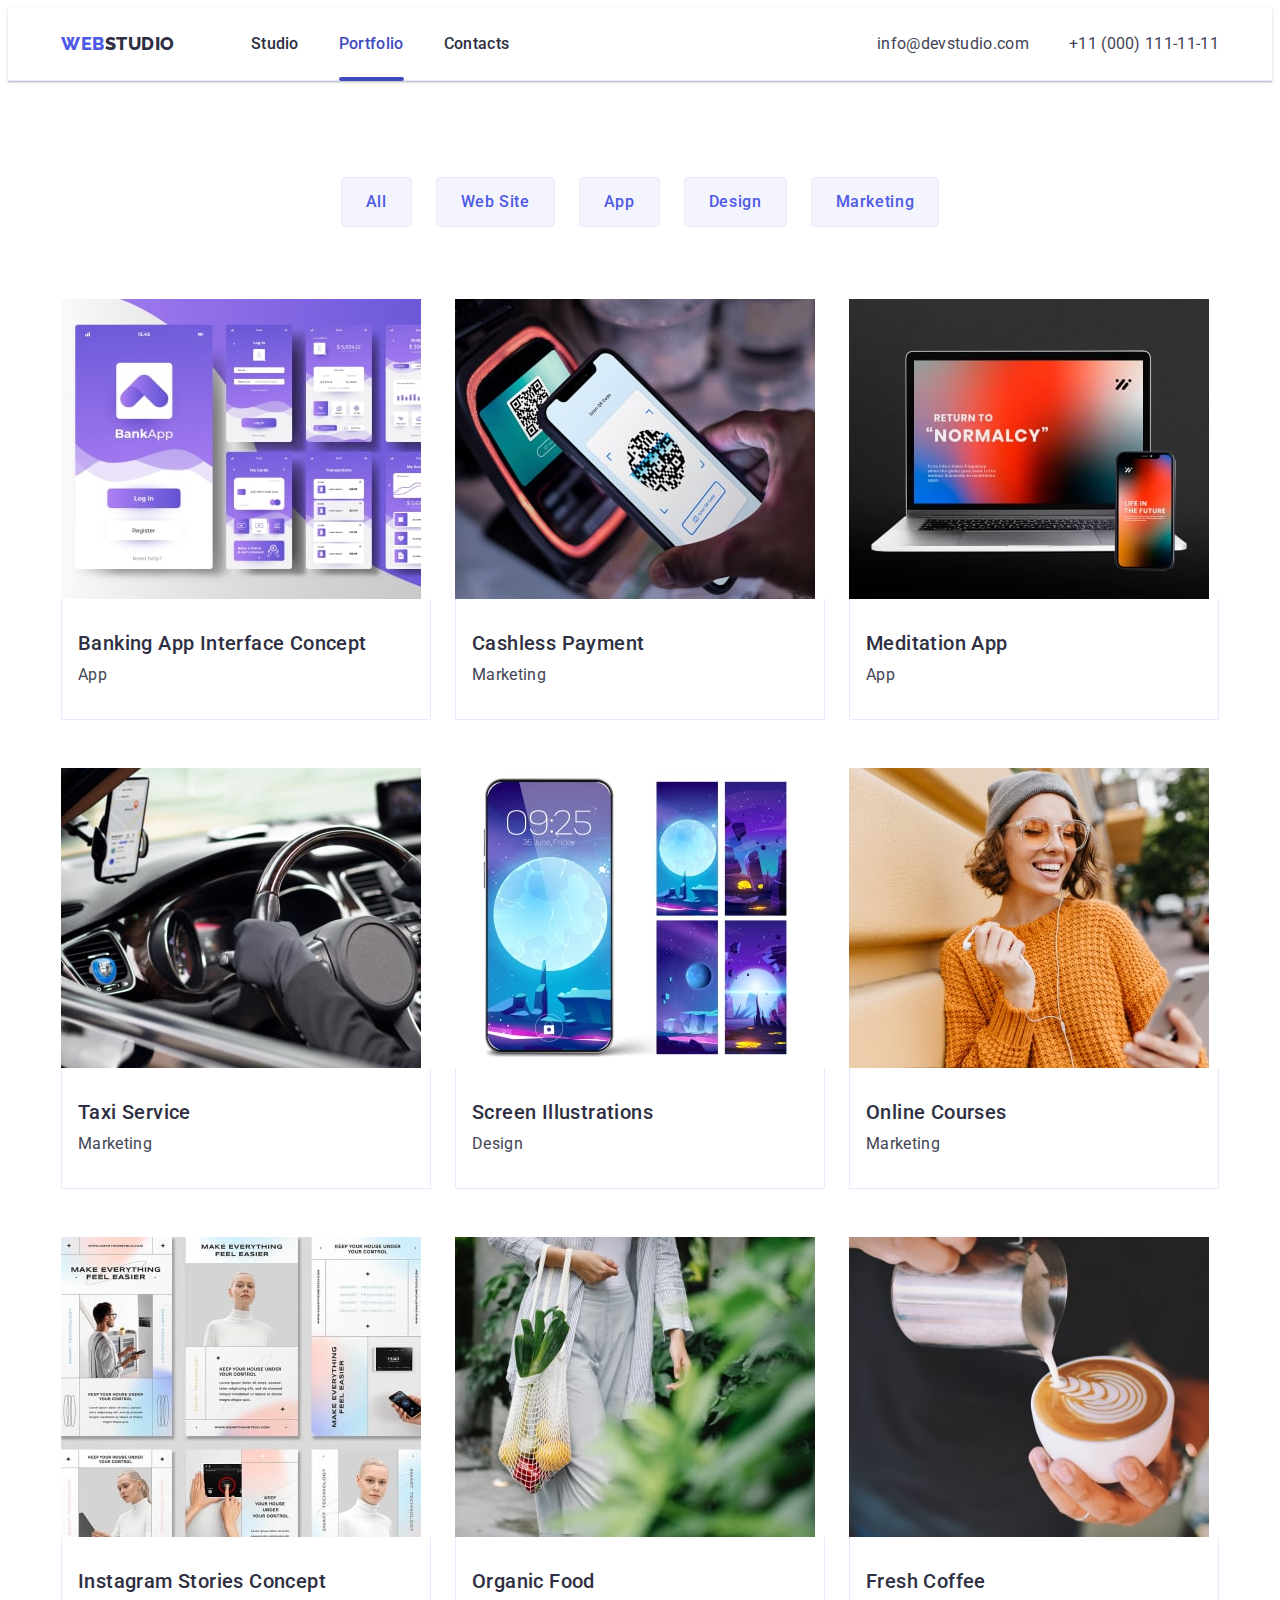
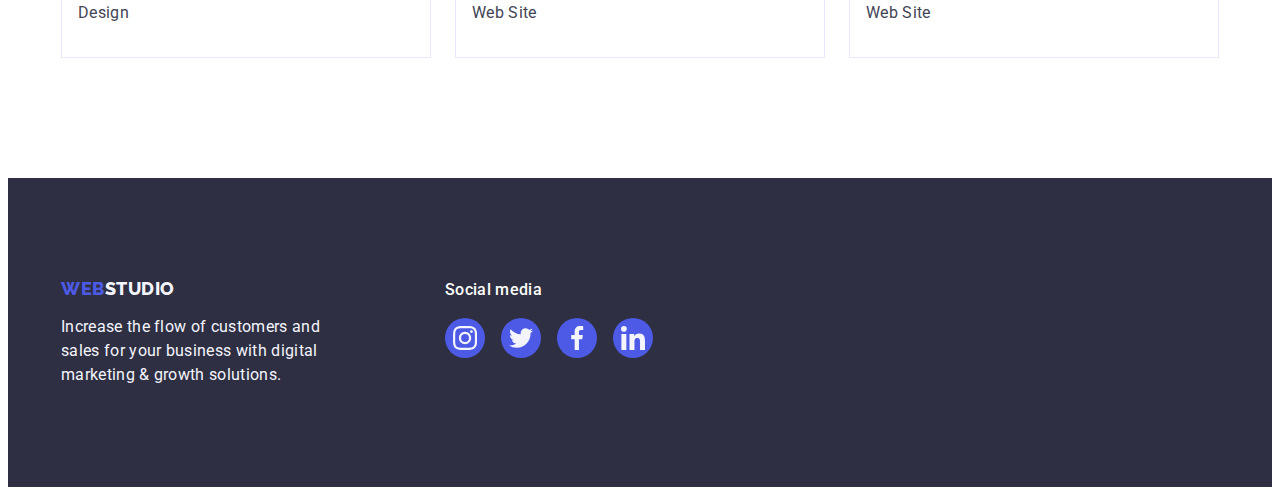
==== portfolio.html @ b4ae4a30 "Initial commit" ====
<!DOCTYPE html>
<html lang="en">
  <head>
    <meta charset="UTF-8" />
    <meta name="viewport" content="width=device-width, initial-scale=1.0" />
    <title>Portfolio(Version 4.0)</title>
    <link rel="preconnect" href="https://fonts.googleapis.com" />
    <link rel="preconnect" href="https://fonts.gstatic.com" crossorigin />
    <link
      href="https://fonts.googleapis.com/css2?family=Raleway:wght@800&family=Roboto:wght@400;500;700&display=swap"
      rel="stylesheet"
    />
    <link
      rel="stylesheet"
      href="https://cdnjs.cloudflare.com/ajax/libs/modern-normalize/2.0.0/modern-normalize.min.css"
      integrity="sha512-4xo8blKMVCiXpTaLzQSLSw3KFOVPWhm/TRtuPVc4WG6kUgjH6J03IBuG7JZPkcWMxJ5huwaBpOpnwYElP/m6wg=="
      crossorigin="anonymous"
      referrerpolicy="no-referrer"
    />
    <link rel="stylesheet" href="./css/style.css" />
  </head>
  <body>
    <header class="header">
      <div class="header-container container">
        <nav class="header-navigation">
          <a class="header-logo link" href="./index.html"
            >Web<span class="secondpart-logo">Studio</span></a
          >
          <ul class="header-menu list">
            <li class="header-menu-item">
              <a class="header-menu-list link" href="./index.html">Studio</a>
            </li>
            <li class="header-menu-item">
              <a class="header-menu-list link current" href="./portfolio.html"
                >Portfolio</a
              >
            </li>
            <li class="header-menu-item">
              <a class="header-menu-list link" href="">Contacts</a>
            </li>
          </ul>
        </nav>

        <address class="contacts">
          <ul class="contacts-list list">
            <li class="contacts-item">
              <a
                class="contacts-item-link link"
                href="mailto:info@devstudio.com"
                >info@devstudio.com</a
              >
            </li>
            <li class="contacts-item">
              <a class="contacts-item-link link" href="tel:+110001111111"
                >+11 (000) 111-11-11</a
              >
            </li>
          </ul>
        </address>
      </div>
    </header>
    <main>
      <section class="portfolio">
        <div class="container">
          <h1 class="visually-hidden">Projects</h1>
          <ul class="projects-list list">
            <li><button class="button-project" type="button">All</button></li>
            <li>
              <button class="button-project" type="button">Web Site</button>
            </li>
            <li><button class="button-project" type="button">App</button></li>
            <li>
              <button class="button-project" type="button">Design</button>
            </li>
            <li>
              <button class="button-project" type="button">Marketing</button>
            </li>
          </ul>
          <ul class="portfolio-list list">
            <li class="portfolio-item">
              <a class="portfolio-link link" href="./images/bankingapp.jpg">
                <div class="portfolio-box">
                  <img
                    src="./images/bankingapp.jpg"
                    alt="bankingapp"
                    width="360"
                  />
                  <p class="overlay-text">
                    14 Stylish and User-Friendly App Design Concepts · Task
                    Manager App · Calorie Tracker App · Exotic Fruit Ecommerce
                    App · Cloud Storage App
                  </p>
                </div>
                <div class="project-text-block">
                  <h2 class="portfolio-projects-titles">
                    Banking App Interface Concept
                  </h2>
                  <p class="portfolio-projects-text">App</p>
                </div>
              </a>
            </li>
            <li class="portfolio-item">
              <a class="portfolio-link link" href="./images/cashless.jpg">
                <div class="portfolio-box">
                  <img src="./images/cashless.jpg" alt="cashless" width="360" />
                  <p class="overlay-text">
                    14 Stylish and User-Friendly App Design Concepts · Task
                    Manager App · Calorie Tracker App · Exotic Fruit Ecommerce
                    App · Cloud Storage App
                  </p>
                </div>
                <div class="project-text-block">
                  <h2 class="portfolio-projects-titles">Cashless Payment</h2>
                  <p class="portfolio-projects-text">Marketing</p>
                </div>
              </a>
            </li>
            <li class="portfolio-item">
              <a class="portfolio-link link" href="./images/meditationapp.jpg">
                <div class="portfolio-box">
                  <img
                    src="./images/meditationapp.jpg"
                    alt="meditationapp"
                    width="360"
                  />
                  <p class="overlay-text">
                    14 Stylish and User-Friendly App Design Concepts · Task
                    Manager App · Calorie Tracker App · Exotic Fruit Ecommerce
                    App · Cloud Storage App
                  </p>
                </div>
                <div class="project-text-block">
                  <h2 class="portfolio-projects-titles">Meditation App</h2>
                  <p class="portfolio-projects-text">App</p>
                </div>
              </a>
            </li>
            <li class="portfolio-item">
              <a class="portfolio-link link" href="./images/taxi.jpg">
                <div class="portfolio-box">
                  <img src="./images/taxi.jpg" alt="taxi" width="360" />
                  <p class="overlay-text">
                    14 Stylish and User-Friendly App Design Concepts · Task
                    Manager App · Calorie Tracker App · Exotic Fruit Ecommerce
                    App · Cloud Storage App
                  </p>
                </div>
                <div class="project-text-block">
                  <h2 class="portfolio-projects-titles">Taxi Service</h2>
                  <p class="portfolio-projects-text">Marketing</p>
                </div>
              </a>
            </li>
            <li class="portfolio-item">
              <a class="portfolio-link link" href="./images/screen.jpg">
                <div class="portfolio-box">
                  <img src="./images/screen.jpg" alt="screen" width="360" />
                  <p class="overlay-text">
                    14 Stylish and User-Friendly App Design Concepts · Task
                    Manager App · Calorie Tracker App · Exotic Fruit Ecommerce
                    App · Cloud Storage App
                  </p>
                </div>
                <div class="project-text-block">
                  <h2 class="portfolio-projects-titles">
                    Screen Illustrations
                  </h2>
                  <p class="portfolio-projects-text">Design</p>
                </div>
              </a>
            </li>
            <li class="portfolio-item">
              <a class="portfolio-link link" href="./images/onlinecourses.jpg">
                <div class="portfolio-box">
                  <img
                    src="./images/onlinecourses.jpg"
                    alt="onlinecourses"
                    width="360"
                  />
                  <p class="overlay-text">
                    14 Stylish and User-Friendly App Design Concepts · Task
                    Manager App · Calorie Tracker App · Exotic Fruit Ecommerce
                    App · Cloud Storage App
                  </p>
                </div>
                <div class="project-text-block">
                  <h2 class="portfolio-projects-titles">Online Courses</h2>
                  <p class="portfolio-projects-text">Marketing</p>
                </div>
              </a>
            </li>
            <li class="portfolio-item">
              <a class="portfolio-link link" href="./images/instastories.jpg">
                <div class="portfolio-box">
                  <img
                    src="./images/instastories.jpg"
                    alt="instastories"
                    width="360"
                  />
                  <p class="overlay-text">
                    14 Stylish and User-Friendly App Design Concepts · Task
                    Manager App · Calorie Tracker App · Exotic Fruit Ecommerce
                    App · Cloud Storage App
                  </p>
                </div>
                <div class="project-text-block">
                  <h2 class="portfolio-projects-titles">
                    Instagram Stories Concept
                  </h2>
                  <p class="portfolio-projects-text">Design</p>
                </div>
              </a>
            </li>
            <li class="portfolio-item">
              <a class="portfolio-link link" href="./images/organicfood.jpg">
                <div class="portfolio-box">
                  <img
                    src="./images/organicfood.jpg"
                    alt="organicfood"
                    width="360"
                  />
                  <p class="overlay-text">
                    14 Stylish and User-Friendly App Design Concepts · Task
                    Manager App · Calorie Tracker App · Exotic Fruit Ecommerce
                    App · Cloud Storage App
                  </p>
                </div>
                <div class="project-text-block">
                  <h2 class="portfolio-projects-titles">Organic Food</h2>
                  <p class="portfolio-projects-text">Web Site</p>
                </div>
              </a>
            </li>
            <li class="portfolio-item">
              <a class="portfolio-link link" href="./images/coffee.jpg">
                <div class="portfolio-box">
                  <img src="./images/coffee.jpg" alt="coffee" width="360" />
                  <p class="overlay-text">
                    14 Stylish and User-Friendly App Design Concepts · Task
                    Manager App · Calorie Tracker App · Exotic Fruit Ecommerce
                    App · Cloud Storage App
                  </p>
                </div>
                <div class="project-text-block">
                  <h2 class="portfolio-projects-titles">Fresh Coffee</h2>
                  <p class="portfolio-projects-text">Web Site</p>
                </div>
              </a>
            </li>
          </ul>
        </div>
      </section>
    </main>
    <footer class="footer">
      <div class="container footer-container">
        <div class="logo-wrap">
          <a class="footer-logo link" href="./index.html"
            >Web<span class="footer-secondpart-logo">Studio</span></a
          >
          <p class="footer-text">
            Increase the flow of customers and sales for your business with
            digital marketing & growth solutions.
          </p>
        </div>
        <div class="footer-soc-wrap">
          <p class="footer-soc-text">Social media</p>
          <ul class="footer-soc-list list">
            <li class="footer-soc-item">
              <a href="" class="footer-soc-link">
                <svg class="footer-soc-icon" width="24" height="24">
                  <use href="./images/icons.svg#instagram"></use>
                </svg>
              </a>
            </li>
            <li class="footer-soc-item">
              <a href="" class="footer-soc-link">
                <svg class="footer-soc-icon" width="24" height="24">
                  <use href="./images/icons.svg#icon-twitter"></use>
                </svg>
              </a>
            </li>
            <li class="footer-soc-item">
              <a href="" class="footer-soc-link">
                <svg class="footer-soc-icon" width="24" height="24">
                  <use href="./images/icons.svg#icon-facebook"></use>
                </svg>
              </a>
            </li>
            <li class="footer-soc-item">
              <a href="" class="footer-soc-link">
                <svg class="footer-soc-icon" width="24" height="24">
                  <use href="./images/icons.svg#icon-linkedin"></use>
                </svg>
              </a>
            </li>
          </ul>
        </div>
      </div>
    </footer>
  </body>
</html>
---- css/style.css ----
:root{
    --iris: #4D5AE5;
    --navyblue: #2E2F42;
    --ocean: #404BBF;
    --slate: #434455;
    --white: #FFF;
    --cloud: #F4F4FD;
    --cornflower: #E7E9FC;
    --timing-function: 250ms cubic-bezier(0.4, 0, 0.2, 1);
}



p, h1,h2,h3,h4,h5,h6 {
    margin-top: 0;
    margin-bottom: 0;
}

ul, ol {
    margin-top: 0;
    margin-bottom: 0;
    padding-left: 0;
    margin: 0 auto;
}

img {
    display: block;
    max-width: 100%;
    height: auto;
}

body { 
    font-family: "Roboto", sans-serif;
    color:var(--slate);
    background-color: var(--white);
}

.container {
    width: 100%;
    max-width: 1158px;
    padding-left: 15px;
    padding-right: 15px;
    margin: 0 auto;    
}

.visually-hidden {
    position: absolute;
    width: 1px;
    height: 1px;
    margin: -1px;
    border: 0;
    padding: 0;
    white-space: nowrap;
    clip-path: inset(100%);
    clip: rect(0 0 0 0);
    overflow: hidden;
}


.link {
    text-decoration: none;
}
.list {
    list-style-type: none;
}
.header-logo {
    color: var(--iris);
        font-size: 18px;
        font-family: Raleway, sans-serif;        
        font-weight: 800;
        line-height: 1.17;
        letter-spacing: 0.03em;
        text-transform: uppercase;
        margin-right: 76px;
}
.secondpart-logo {
    color: var(--navyblue);
}
/**---------------HEADER----------------*/

.header-menu-list.current {
    position: relative;
    color: #404BBF;
    transition: color var(--timing-function);
}
.header-menu-list.current::after{
    content: '';
    border-radius: 2px;
    background: var(--ocean, #404BBF);
    width: 100%;
    height: 4px;
    position: absolute;
    left: 0;
    bottom: -1px;
}

.header {
    border-bottom: 1px solid var(--cornflower);
    box-shadow: 0px 2px 1px rgba(46, 47, 66, 0.08), 0px 1px 1px rgba(46, 47, 66, 0.16), 0px 1px 6px rgba(46, 47, 66, 0.08);
}

.header-container {
    display: flex;
    justify-content: space-between;
    
}

.header-navigation {
    display: flex;
    align-items: center;
}

.header-menu {
    display: flex;
    gap: 40px;
}


.header-menu-list {
    color: var(--navyblue);
    font-size: 16px;
    font-weight: 500;
    display: block;
    line-height: 1.5;
    letter-spacing: 0.02em;
    padding: 24px 0;
    transition: color (var(--timing-function));
}

.header-menu-list:hover,
.header-menu-list:focus {
    color: var(--ocean);
}

    .contacts {
        font-style: normal;
    }

    .contacts-list {
        display: flex;
        gap: 40px;
        margin-left: auto;
    }

.contacts-item-link {
    color: var(--slate);
        font-size: 16px;
        display: block;
        line-height: 1.5;
        letter-spacing: 0.02em;
        padding: 24px 0;
        transition: color var(--timing-function);
}
.contacts-item-link:hover,
.contacts-item-link:focus {
    color: var(--ocean);
}
/**---------------HERO----------------*/
.hero {   
    background: var(--navyblue);
    padding-top: 188px;
    padding-bottom: 188px;
    background-image: linear-gradient(rgba(46, 47, 66, 0.70), rgba(46, 47, 66, 0.70)), url(../images/people-office.jpg);
    background-repeat: no-repeat;
    background-position: center;
    background-size: cover;
    max-width: 1440px;
    margin: 0 auto;

}
    .hero-container {        
        margin: 0 auto;
    }

.hero-tittle {
        color: var(--white);
        text-align: center;
        font-size: 56px;
        font-weight: 700;
        line-height: 1.07;
        letter-spacing: 0.02em;
        text-align: center;
        max-width: 496px;
        margin: 0 auto;
        margin-bottom: 48px;
}
.hero-button {
        color:var(--white);       
        font-size: 16px;
        font-family: "Roboto", sans-serif;
        font-weight: 500;
        line-height: 1.5;
        letter-spacing: 0.04em;
        background-color: var(--iris);
        cursor: pointer;
        display: block;
        padding: 16px 32px;
        margin: 0 auto;
        min-width: 169px;
        height: 56px;
        border: none;
        border-radius: 4px;
        transition: background-color var(--timing-function);
}
.hero-button:hover,
.hero-button:focus {
    background-color: var(--ocean);
}

/**---------------ADWANTAGES----------------*/

.advantages {
    margin:0 0;
    padding-top: 120px;
    padding-bottom: 120px;

}


.advantages-list {
    display: flex;
    gap: 24px;

}


.advantages-item {
    width: calc((100% - 24px * 3) / 4);

}

.icon-wrap {
    width: 264px;
    height: 112px;
    background-color: #F4F4FD;
    display: flex;
    justify-content: center;
    align-items: center;
    margin-bottom: 8px;
    border-radius: 4px;

}
.advantages-subtitle {
    color: var(--navyblue);
    font-size: 20px;
    font-weight: 500;
    line-height: 1.2;
    letter-spacing: 0.02em;
    margin-bottom: 8px;
}

.advantages-item-text {
    color: var(--slate);
    font-size: 16px;
    line-height: 1.5;
    letter-spacing: 0.02em;
}


/**---------------PRODUUCTS----------------*/


.products {
    padding-bottom: 120px;
}

.products-title {
        color: var(--navyblue);
        text-align: center;
        font-size: 36px;
        font-weight: 700;
        line-height: 1.11;
        letter-spacing: 0.02em;
        text-transform: capitalize;
        text-align: center;
        margin-bottom: 72px;
}

.products-list {
    display: flex;
    gap: 24px;
}

.products-item {
    width: calc((100% - 48px) / 3);    
}

.products-img {}

/**---------------TEAM----------------*/


.team {
background-color: var(--cloud);
padding: 120px 0;
}

.teaam-container {
    padding: 120px 0;
}

.team-tittle {
        color: var(--navyblue);
        text-align: center;
        font-size: 36px;
        font-weight: 700;
        line-height: 1.11;
        letter-spacing: 0.02em;
        text-transform: capitalize;        
        margin-bottom: 72px;
}

.team-list {
    display: flex;
    gap: 24px; 
    }

.list {}

.team-item {
    width: calc((100% - 72) - 4);
    background-color: var(--white);
    margin-bottom: 120px;
    margin-bottom: 8px;
    border-radius: 0px 0px 4px 4px;
    box-shadow: 0px 1px 6px rgba(46, 47, 66, 0.08),
        0px 1px 1px rgba(46, 47, 66, 0.16),
        0px 2px 1px rgba(46, 47, 66, 0.08);
}

.team-text-cont {
padding: 32px 0;
}

.team-name {
        color: var(--navyblue);
        text-align: center;
        font-size: 20px;
        font-weight: 500;
        line-height: 1.2;
        letter-spacing: 0.02em; 
        margin-bottom: 8px;       
}

.team-name-text {
        color: var(--slate);
        text-align: center;
        font-size: 16px;
        line-height: 1.5;
        letter-spacing: 0.02em;
        margin-bottom: 8px;
}

.team-soc-list {
    display: flex;
    gap: 24px;
    justify-content: center;
}

.team-soc-item {
    width: 40px;
    height: 40px;
}

.team-soc-link {
    display: flex;
    justify-content: center;
    align-items: center;
    height: 100%;
    width: 100%;
    background-color: #4D5AE5;
    border-radius: 50%;
    transition: background-color var(--timing-function) ;
}

.team-soc-link:hover,
.team-soc-link:focus {
    background-color: #404BBF;
}

.team-soc-icon {
    fill: #F4F4FD;
}

/**---------------CUSTOMERS----------------*/

.customers {
padding: 120px 0;
    }



.customers-title {
    color:  #2E2F42;
        text-align: center;
        font-size: 36px;
        line-height: 1.11;
        letter-spacing: 0.02em;
        text-transform: capitalize;
        margin-bottom: 72px;
}

.customers-list {
 display: flex;
 gap: 24px;   
}



.customers-item {
    width: 168px;
    height: 88px;
}

.customers-link {
    width: 100%;
    height: 100%;
    display: flex;
    justify-content: center;
    align-items: center;
    border-radius: 4px;
        border: 1px solid  #8E8F99;
        color: #8E8F99;
        transition: color var(--timing-function), border-color var(--timing-function);
}

.customers-icon {
    fill: currentColor;
}

.customers-link:hover,
.customers-link:focus {
    color: #404BBF;
    border-color: #404BBF;
}

/**---------------FOOTER----------------*/

.footer {
    background-color: var(--navyblue);    
    padding: 100px 0;
}

.footer-container {
    display: flex;
    align-items: baseline;
}

.logo-wrap {
    margin-right: 120px;
}

.footer-logo {
        display: inline-block;
        color: var(--iris);
        font-size: 18px;
        font-family: Raleway, sans-serif;
        font-weight: 800;
        line-height:1.17;
        letter-spacing: 0.03em;
        text-transform: uppercase; 
        margin-bottom: 16px;       
}


.footer-secondpart-logo {
        color: var(--cloud);        
}

.footer-text {
        color: var(--cloud);
        font-size: 16px;
        line-height: 1.5;
        letter-spacing: 0.02em;
        max-width: 264px;
}

.footer-soc-wrap {}

.footer-soc-text {
    color:  #FFF;
        font-size: 16px;
        font-style: normal;
        font-weight: 500;
        line-height: 1.5;
        letter-spacing: 0.02em;
        margin-bottom: 16px;
}

.footer-soc-list {
    display: flex;
    gap: 16px;
    justify-content: center;
    align-items: baseline;
}

.footer-soc-item {
    width: 40px;
    height: 40px;
}

.footer-soc-link {
    display: flex;
        justify-content: center;
        align-items: center;
        height: 100%;
        width: 100%;
        background-color: #4D5AE5;
        border-radius: 50%;
        transition: background-color var(--timing-function);
}

.footer-soc-link:hover,
.footer-soc-link:focus {
    background-color: #31D0AA;
}

.footer-soc-icon {
    fill: #F4F4FD;
}

/**---------------PORTFOLIOPROJECTS----------------*/

.portfolio {
    padding: 96px 0 120px 0;
}

.projects-list {
    display: flex;    
    margin: 0 auto;
    justify-content: center;
    gap: 24px;
    margin-bottom: 72px;  
}

.button-project {
        color: var(--iris);
        text-align: center;
        font-family: Roboto, sans-serif;
        font-size: 16px;
        font-style: normal;
        font-weight: 500;
        line-height: 1.5;
        letter-spacing: 0.04em;
        background-color: var(--cloud);
        cursor: pointer;
        padding: 12px 24px;  
        border: 1px solid var(--cornflower);
        border-radius: 4px;        
        transition: color 250ms cubic-bezier(0.4, 0, 0.2, 1),
            background-color 250ms cubic-bezier(0.4, 0, 0.2, 1),
            border-color 250ms cubic-bezier(0.4, 0, 0.2, 1),
            box-shadow 250ms cubic-bezier(0.4, 0, 0.2, 1);
}

.button-project:hover,
.button-project:focus {
    color: var(--white);
    background-color: var(--ocean);
    border: 1px solid transparent;
    box-shadow: 0px 3px 1px rgba(0, 0, 0, 0.1), 0px 2px 1px rgba(0, 0, 0, 0.08), 0px 2px 2px rgba(0, 0, 0, 0.12);
}

.portfolio-list {
    display: flex;
    flex-wrap: wrap;
    gap: 48px 24px;
}

.portfolio-link {
    display: block;
    transition: box-shadow 250ms cubic-bezier(0.4, 0, 0.2, 1);
}

.portfolio-link:hover,
.portfolio-link:focus {
    box-shadow: 0px 1px 6px rgba(46, 47, 66, 0.08),
        0px 1px 1px rgba(46, 47, 66, 0.16), 0px 2px 1px rgba(46, 47, 66, 0.08);
}

.portfolio-item {
    width: calc((100% - 48px) / 3);
}

.portfolio-box {
    position: relative;
    overflow: hidden;
}



.overlay-text {
    position: absolute;
    top: 0;
    left: 0;
        font-size: 16px;
        line-height: 1.5;
        letter-spacing: 0.02em;
        color: #F4F4FD;
        padding: 40px 32px;
        background-color: #4d5ae5;
        height: 100%;
        width: 100%;
        transform: translateY(100%);
        transition: transform 250ms cubic-bezier(0.4, 0, 0.2, 1);
}

.portfolio-link:hover .overlay-text,
.portfolio-link:focus .overlay-text {
    transform: translateY(0);
    box-shadow: 0px 1px 6px rgba(46, 47, 66, 0.08), 0px 1px 1px rgba(46, 47, 66, 0.16), 0px 2px 1px rgba(46, 47, 66, 0.08);
}

.project-text-block {
    padding: 32px 16px;
    border: 1px solid var(--cornflower);
    border-top: none;
}

    .portfolio-projects-titles {
            color: var(--navyblue);
            font-size: 20px;
            font-weight: 500;
            line-height: 1.2;
            letter-spacing: 0.02em;
            margin-bottom: 8px;
    }

    .portfolio-projects-text {
            color: var(--slate);
            font-size: 16px;
            line-height: 1.5;
            letter-spacing: 0.02em;
    }

        /**---------------MODAL----------------*/

    .backdrop {
position: fixed;
top: 0;
width: 100%;
height: 100%;
background:  rgba(46, 47, 66, 0.40);
display: flex;
transition: opacity 250ms cubic-bezier(0.4, 0, 0.2, 1), visibility 250ms cubic-bezier(0.4, 0, 0.2, 1);
    }

    .modal {
        width: 408px;
            min-height: 584px;
            border-radius: 4px;
            background: var(--dairy, #FCFCFC);
            box-shadow: 0px 2px 1px 0px rgba(0, 0, 0, 0.20), 0px 1px 3px 0px rgba(0, 0, 0, 0.12), 0px 1px 1px 0px rgba(0, 0, 0, 0.14);
            position: absolute;
            left: 50%;
            top: 50%;
            transform: translate(-50%, -50%);
            transition: transform 250ms cubic-bezier(0.4, 0, 0.2, 1);
    }

    .modal-button {
    transition: fill 250ms cubic-bezier(0.4, 0, 0.2, 1);
    }

    .modal-close-btn {
        display: flex;
            justify-content: center;
            align-items: center;
            width: 24px;
            height: 24px;
            position: absolute;
            top: 24px;
            right: 24px;
            background-color: #e7e9fc;
            border: 1px solid rgba(0, 0, 0, 0.1);
            border-radius: 50%;
            padding: 0;
            cursor: pointer;
            transition: background-color 250ms cubic-bezier(0.4, 0, 0.2, 1), border 250ms cubic-bezier(0.4, 0, 0.2, 1);
    }

    .modal-close-btn:hover,
    .modal-close-btn:focus {
        background-color: #404BBF;
        border: none;
        fill: #ffffff
    }

    .is-hidden {
        opacity: 0;
        visibility: hidden;
        pointer-events: none;
    }
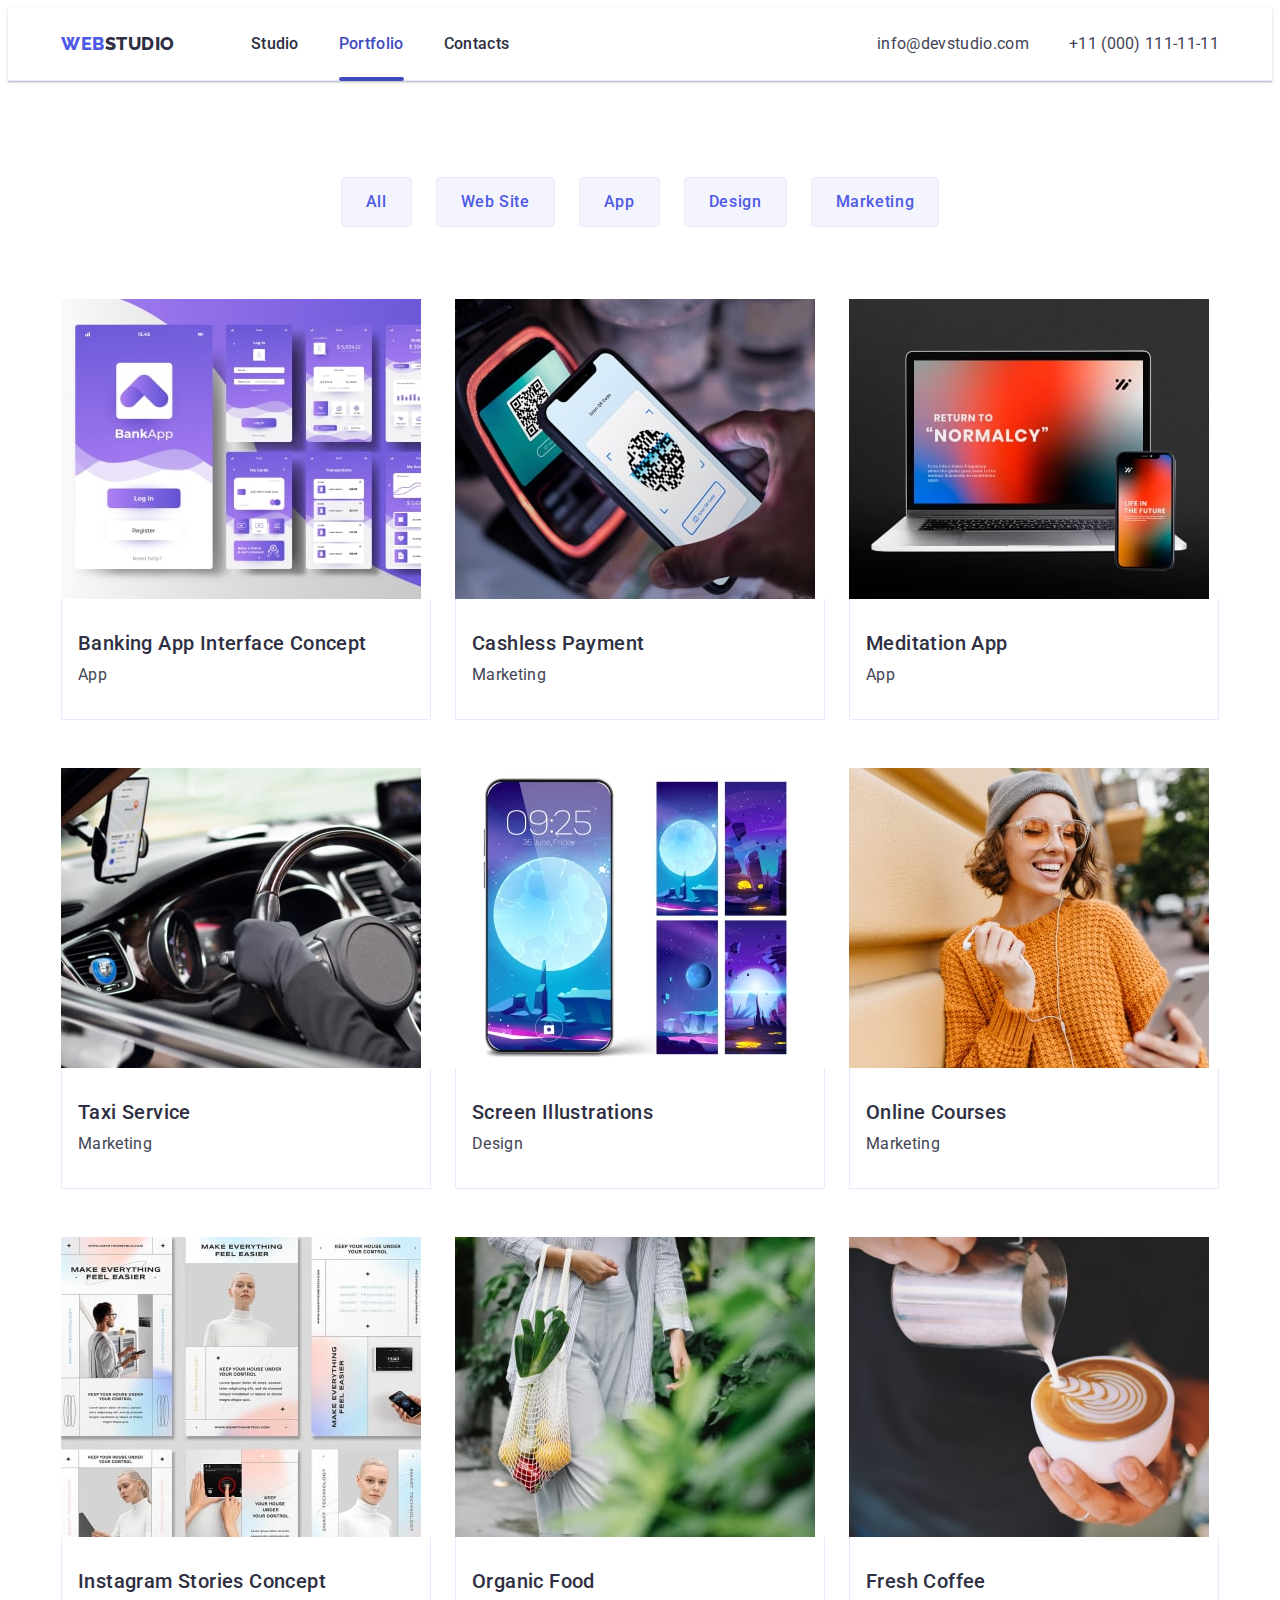
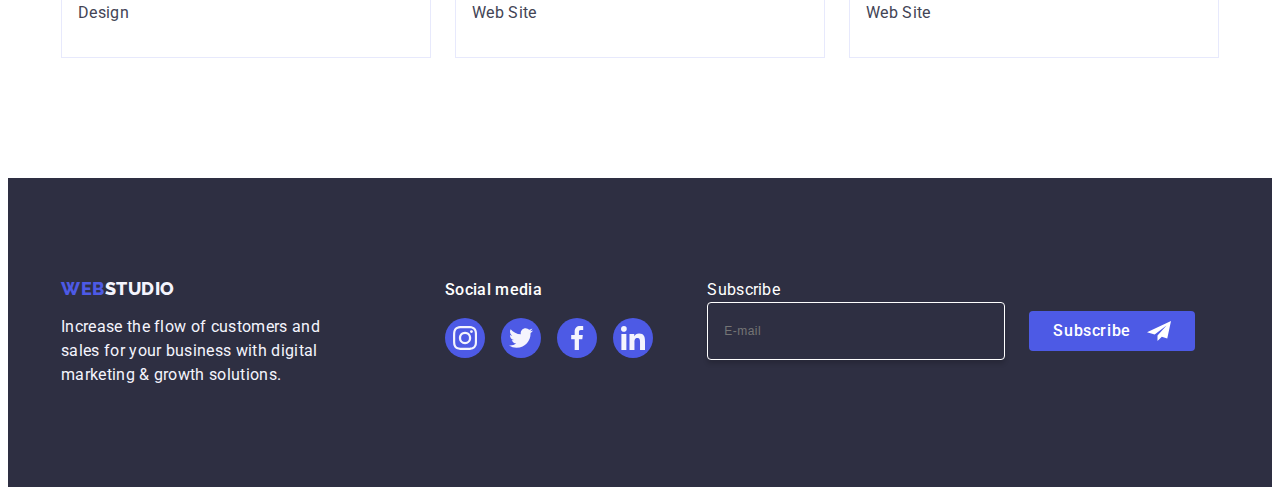
==== commit e949ed3b: "hw-05-01" ====
--- a/portfolio.html
+++ b/portfolio.html
@@ -295,6 +295,23 @@
             </li>
           </ul>
         </div>
+        <div class="footer-form-wrap">
+          <p class="footer-sutitle">Subscribe</p>
+          <form class="footer-form">
+            <label for="" class="footer-label"
+              ><input
+                type="email"
+                class="footer-input"
+                placeholder="E-mail"
+                name="footer-email" /></label
+            ><button type="submit" class="footer-btn">
+              Subscribe
+              <svg class="footer-form-icon" width="24" height="24">
+                <use href="./images/icons.svg#icon-Frame-3"></use>
+              </svg>
+            </button>
+          </form>
+        </div>
       </div>
     </footer>
   </body>
--- a/css/style.css
+++ b/css/style.css
@@ -1,693 +1,904 @@
-:root{
-    --iris: #4D5AE5;
-    --navyblue: #2E2F42;
-    --ocean: #404BBF;
-    --slate: #434455;
-    --white: #FFF;
-    --cloud: #F4F4FD;
-    --cornflower: #E7E9FC;
-    --timing-function: 250ms cubic-bezier(0.4, 0, 0.2, 1);
-}
-
-
-
-p, h1,h2,h3,h4,h5,h6 {
-    margin-top: 0;
-    margin-bottom: 0;
-}
-
-ul, ol {
-    margin-top: 0;
-    margin-bottom: 0;
-    padding-left: 0;
-    margin: 0 auto;
+:root {
+  --iris: #4d5ae5;
+  --navyblue: #2e2f42;
+  --ocean: #404bbf;
+  --slate: #434455;
+  --white: #fff;
+  --cloud: #f4f4fd;
+  --cornflower: #e7e9fc;
+  --timing-function: 250ms cubic-bezier(0.4, 0, 0.2, 1);
+}
+
+p,
+h1,
+h2,
+h3,
+h4,
+h5,
+h6 {
+  margin-top: 0;
+  margin-bottom: 0;
+}
+
+ul,
+ol {
+  margin-top: 0;
+  margin-bottom: 0;
+  padding-left: 0;
+  margin: 0 auto;
 }
 
 img {
-    display: block;
-    max-width: 100%;
-    height: auto;
-}
-
-body { 
-    font-family: "Roboto", sans-serif;
-    color:var(--slate);
-    background-color: var(--white);
+  display: block;
+  max-width: 100%;
+  height: auto;
+}
+
+body {
+  font-family: "Roboto", sans-serif;
+  color: var(--slate);
+  background-color: var(--white);
 }
 
 .container {
-    width: 100%;
-    max-width: 1158px;
-    padding-left: 15px;
-    padding-right: 15px;
-    margin: 0 auto;    
+  width: 100%;
+  max-width: 1158px;
+  padding-left: 15px;
+  padding-right: 15px;
+  margin: 0 auto;
 }
 
 .visually-hidden {
-    position: absolute;
-    width: 1px;
-    height: 1px;
-    margin: -1px;
-    border: 0;
-    padding: 0;
-    white-space: nowrap;
-    clip-path: inset(100%);
-    clip: rect(0 0 0 0);
-    overflow: hidden;
-}
-
+  position: absolute;
+  width: 1px;
+  height: 1px;
+  margin: -1px;
+  border: 0;
+  padding: 0;
+  white-space: nowrap;
+  clip-path: inset(100%);
+  clip: rect(0 0 0 0);
+  overflow: hidden;
+}
 
 .link {
-    text-decoration: none;
+  text-decoration: none;
 }
 .list {
-    list-style-type: none;
+  list-style-type: none;
 }
 .header-logo {
-    color: var(--iris);
-        font-size: 18px;
-        font-family: Raleway, sans-serif;        
-        font-weight: 800;
-        line-height: 1.17;
-        letter-spacing: 0.03em;
-        text-transform: uppercase;
-        margin-right: 76px;
+  color: var(--iris);
+  font-size: 18px;
+  font-family: Raleway, sans-serif;
+  font-weight: 800;
+  line-height: 1.17;
+  letter-spacing: 0.03em;
+  text-transform: uppercase;
+  margin-right: 76px;
 }
 .secondpart-logo {
-    color: var(--navyblue);
+  color: var(--navyblue);
 }
 /**---------------HEADER----------------*/
 
 .header-menu-list.current {
-    position: relative;
-    color: #404BBF;
-    transition: color var(--timing-function);
-}
-.header-menu-list.current::after{
-    content: '';
-    border-radius: 2px;
-    background: var(--ocean, #404BBF);
-    width: 100%;
-    height: 4px;
-    position: absolute;
-    left: 0;
-    bottom: -1px;
+  position: relative;
+  color: #404bbf;
+  transition: color var(--timing-function);
+}
+.header-menu-list.current::after {
+  content: "";
+  border-radius: 2px;
+  background: var(--ocean, #404bbf);
+  width: 100%;
+  height: 4px;
+  position: absolute;
+  left: 0;
+  bottom: -1px;
 }
 
 .header {
-    border-bottom: 1px solid var(--cornflower);
-    box-shadow: 0px 2px 1px rgba(46, 47, 66, 0.08), 0px 1px 1px rgba(46, 47, 66, 0.16), 0px 1px 6px rgba(46, 47, 66, 0.08);
+  border-bottom: 1px solid var(--cornflower);
+  box-shadow: 0px 2px 1px rgba(46, 47, 66, 0.08),
+    0px 1px 1px rgba(46, 47, 66, 0.16), 0px 1px 6px rgba(46, 47, 66, 0.08);
 }
 
 .header-container {
-    display: flex;
-    justify-content: space-between;
+  display: flex;
+  justify-content: space-between;
+}
+
+.header-navigation {
+  display: flex;
+  align-items: center;
+}
+
+.header-menu {
+  display: flex;
+  gap: 40px;
+}
+
+.header-menu-list {
+  color: var(--navyblue);
+  font-size: 16px;
+  font-weight: 500;
+  display: block;
+  line-height: 1.5;
+  letter-spacing: 0.02em;
+  padding: 24px 0;
+  transition: color (var(--timing-function));
+}
+
+.header-menu-list:hover,
+.header-menu-list:focus {
+  color: var(--ocean);
+}
+
+.contacts {
+  font-style: normal;
+}
+
+.contacts-list {
+  display: flex;
+  gap: 40px;
+  margin-left: auto;
+}
+
+.contacts-item-link {
+  color: var(--slate);
+  font-size: 16px;
+  display: block;
+  line-height: 1.5;
+  letter-spacing: 0.02em;
+  padding: 24px 0;
+  transition: color var(--timing-function);
+}
+.contacts-item-link:hover,
+.contacts-item-link:focus {
+  color: var(--ocean);
+}
+/**---------------HERO----------------*/
+.hero {
+  background: var(--navyblue);
+  padding-top: 188px;
+  padding-bottom: 188px;
+  background-image: linear-gradient(
+      rgba(46, 47, 66, 0.7),
+      rgba(46, 47, 66, 0.7)
+    ),
+    url(../images/people-office.jpg);
+  background-repeat: no-repeat;
+  background-position: center;
+  background-size: cover;
+  max-width: 1440px;
+  margin: 0 auto;
+}
+.hero-container {
+  margin: 0 auto;
+}
+
+.hero-tittle {
+  color: var(--white);
+  text-align: center;
+  font-size: 56px;
+  font-weight: 700;
+  line-height: 1.07;
+  letter-spacing: 0.02em;
+  text-align: center;
+  max-width: 496px;
+  margin: 0 auto;
+  margin-bottom: 48px;
+}
+.hero-button {
+  color: var(--white);
+  font-size: 16px;
+  font-family: "Roboto", sans-serif;
+  font-weight: 500;
+  line-height: 1.5;
+  letter-spacing: 0.04em;
+  background-color: var(--iris);
+  cursor: pointer;
+  display: block;
+  padding: 16px 32px;
+  margin: 0 auto;
+  min-width: 169px;
+  height: 56px;
+  border: none;
+  border-radius: 4px;
+  transition: background-color var(--timing-function);
+}
+.hero-button:hover,
+.hero-button:focus {
+  background-color: var(--ocean);
+}
+
+/**---------------ADWANTAGES----------------*/
+
+.advantages {
+  margin: 0 0;
+  padding-top: 120px;
+  padding-bottom: 120px;
+}
+
+.advantages-list {
+  display: flex;
+  gap: 24px;
+}
+
+.advantages-item {
+  width: calc((100% - 24px * 3) / 4);
+}
+
+.icon-wrap {
+  width: 264px;
+  height: 112px;
+  background-color: #f4f4fd;
+  display: flex;
+  justify-content: center;
+  align-items: center;
+  margin-bottom: 8px;
+  border-radius: 4px;
+}
+.advantages-subtitle {
+  color: var(--navyblue);
+  font-size: 20px;
+  font-weight: 500;
+  line-height: 1.2;
+  letter-spacing: 0.02em;
+  margin-bottom: 8px;
+}
+
+.advantages-item-text {
+  color: var(--slate);
+  font-size: 16px;
+  line-height: 1.5;
+  letter-spacing: 0.02em;
+}
+
+/**---------------PRODUUCTS----------------*/
+
+.products {
+  padding-bottom: 120px;
+}
+
+.products-title {
+  color: var(--navyblue);
+  text-align: center;
+  font-size: 36px;
+  font-weight: 700;
+  line-height: 1.11;
+  letter-spacing: 0.02em;
+  text-transform: capitalize;
+  text-align: center;
+  margin-bottom: 72px;
+}
+
+.products-list {
+  display: flex;
+  gap: 24px;
+}
+
+.products-item {
+  width: calc((100% - 48px) / 3);
+}
+
+.products-img {
+}
+
+/**---------------TEAM----------------*/
+
+.team {
+  background-color: var(--cloud);
+  padding: 120px 0;
+}
+
+.teaam-container {
+  padding: 120px 0;
+}
+
+.team-tittle {
+  color: var(--navyblue);
+  text-align: center;
+  font-size: 36px;
+  font-weight: 700;
+  line-height: 1.11;
+  letter-spacing: 0.02em;
+  text-transform: capitalize;
+  margin-bottom: 72px;
+}
+
+.team-list {
+  display: flex;
+  gap: 24px;
+}
+
+.list {
+}
+
+.team-item {
+  width: calc((100% - 72) - 4);
+  background-color: var(--white);
+  margin-bottom: 120px;
+  margin-bottom: 8px;
+  border-radius: 0px 0px 4px 4px;
+  box-shadow: 0px 1px 6px rgba(46, 47, 66, 0.08),
+    0px 1px 1px rgba(46, 47, 66, 0.16), 0px 2px 1px rgba(46, 47, 66, 0.08);
+}
+
+.team-text-cont {
+  padding: 32px 0;
+}
+
+.team-name {
+  color: var(--navyblue);
+  text-align: center;
+  font-size: 20px;
+  font-weight: 500;
+  line-height: 1.2;
+  letter-spacing: 0.02em;
+  margin-bottom: 8px;
+}
+
+.team-name-text {
+  color: var(--slate);
+  text-align: center;
+  font-size: 16px;
+  line-height: 1.5;
+  letter-spacing: 0.02em;
+  margin-bottom: 8px;
+}
+
+.team-soc-list {
+  display: flex;
+  gap: 24px;
+  justify-content: center;
+}
+
+.team-soc-item {
+  width: 40px;
+  height: 40px;
+}
+
+.team-soc-link {
+  display: flex;
+  justify-content: center;
+  align-items: center;
+  height: 100%;
+  width: 100%;
+  background-color: #4d5ae5;
+  border-radius: 50%;
+  transition: background-color var(--timing-function);
+}
+
+.team-soc-link:hover,
+.team-soc-link:focus {
+  background-color: #404bbf;
+}
+
+.team-soc-icon {
+  fill: #f4f4fd;
+}
+
+/**---------------CUSTOMERS----------------*/
+
+.customers {
+  padding: 120px 0;
+}
+
+.customers-title {
+  color: #2e2f42;
+  text-align: center;
+  font-size: 36px;
+  line-height: 1.11;
+  letter-spacing: 0.02em;
+  text-transform: capitalize;
+  margin-bottom: 72px;
+}
+
+.customers-list {
+  display: flex;
+  gap: 24px;
+}
+
+.customers-item {
+  width: 168px;
+  height: 88px;
+}
+
+.customers-link {
+  width: 100%;
+  height: 100%;
+  display: flex;
+  justify-content: center;
+  align-items: center;
+  border-radius: 4px;
+  border: 1px solid #8e8f99;
+  color: #8e8f99;
+  transition: color var(--timing-function), border-color var(--timing-function);
+}
+
+.customers-icon {
+  fill: currentColor;
+}
+
+.customers-link:hover,
+.customers-link:focus {
+  color: #404bbf;
+  border-color: #404bbf;
+}
+
+/**---------------FOOTER----------------*/
+
+.footer {
+  background-color: var(--navyblue);
+  padding: 100px 0;
+}
+
+.footer-container {
+  display: flex;
+  align-items: baseline;
+}
+
+.logo-wrap {
+  margin-right: 120px;
+}
+
+.footer-logo {
+  display: inline-block;
+  color: var(--iris);
+  font-size: 18px;
+  font-family: Raleway, sans-serif;
+  font-weight: 800;
+  line-height: 1.17;
+  letter-spacing: 0.03em;
+  text-transform: uppercase;
+  margin-bottom: 16px;
+}
+
+.footer-secondpart-logo {
+  color: var(--cloud);
+}
+
+.footer-text {
+  color: var(--cloud);
+  font-size: 16px;
+  line-height: 1.5;
+  letter-spacing: 0.02em;
+  max-width: 264px;
+}
+
+.footer-soc-wrap {
+}
+
+.footer-soc-text {
+  color: #fff;
+  font-size: 16px;
+  font-style: normal;
+  font-weight: 500;
+  line-height: 1.5;
+  letter-spacing: 0.02em;
+  margin-bottom: 16px;
+}
+
+.footer-soc-list {
+  display: flex;
+  gap: 16px;
+  justify-content: center;
+  align-items: baseline;
+}
+
+.footer-soc-item {
+  width: 40px;
+  height: 40px;
+}
+
+.footer-soc-link {
+  display: flex;
+  justify-content: center;
+  align-items: center;
+  height: 100%;
+  width: 100%;
+  background-color: #4d5ae5;
+  border-radius: 50%;
+  transition: background-color var(--timing-function);
+}
+
+.footer-soc-link:hover,
+.footer-soc-link:focus {
+  background-color: #31d0aa;
+}
+
+.footer-soc-icon {
+  fill: #f4f4fd;
+}
+
+.footer-form-wrap {
+  margin-left: auto;
+}
+
+.footer-sutitle {
+  color:  #FFF;
+    font-size: 16px;
+    line-height: 1.5;
+    letter-spacing: 0.02em;
+}
+
+.footer-form {
+  display: flex;
+  align-items: center;
+}
+
+.footer-label {}
+
+.footer-input {
+  min-width: 264px;
+  height: 40px;
+  border: 1px solid var(--white);
+  background-color: transparent;
+  color: var(--white);
     
-}
-
-.header-navigation {
-    display: flex;
+    font-size: 12px;
+    
+    line-height: 2;
+    padding: 8px 16px 8px;   
+    letter-spacing: 0.04em;
+    border-radius: 4px;
+      border: 1px solid #FFF;
+      box-shadow: 0px 4px 4px 0px rgba(0, 0, 0, 0.15);
+}
+
+.footer-btn {
+  display: inline-flex;
+    padding: 8px 24px;
+    justify-content: center;
     align-items: center;
-}
-
-.header-menu {
-    display: flex;
-    gap: 40px;
-}
-
-
-.header-menu-list {
-    color: var(--navyblue);
+    gap: 16px;
+  min-width: 165px;
+    height: 40px;
+  color: #FFF;
+    text-align: center;
+    font-family: Roboto, sans-serif;
     font-size: 16px;
     font-weight: 500;
-    display: block;
     line-height: 1.5;
-    letter-spacing: 0.02em;
-    padding: 24px 0;
-    transition: color (var(--timing-function));
-}
-
-.header-menu-list:hover,
-.header-menu-list:focus {
-    color: var(--ocean);
-}
-
-    .contacts {
-        font-style: normal;
-    }
-
-    .contacts-list {
-        display: flex;
-        gap: 40px;
-        margin-left: auto;
-    }
-
-.contacts-item-link {
-    color: var(--slate);
+    letter-spacing: 0.04em;
+    cursor: pointer;
+    border: none;
+    border-radius: 4px;
+      background-color: var(--iris);
+      margin: 8px 24px;
+        transition: background-color var(--timing-function);
+}
+
+.footer-btn:hover,
+.footer-btn:focus {
+  background-color: var(--ocean);
+}
+
+.footer-form-icon {
+ fill: var(--white);
+}
+
+/**---------------PORTFOLIOPROJECTS----------------*/
+
+.portfolio {
+  padding: 96px 0 120px 0;
+}
+
+.projects-list {
+  display: flex;
+  margin: 0 auto;
+  justify-content: center;
+  gap: 24px;
+  margin-bottom: 72px;
+}
+
+.button-project {
+  color: var(--iris);
+  text-align: center;
+  font-family: Roboto, sans-serif;
+  font-size: 16px;
+  font-style: normal;
+  font-weight: 500;
+  line-height: 1.5;
+  letter-spacing: 0.04em;
+  background-color: var(--cloud);
+  cursor: pointer;
+  padding: 12px 24px;
+  border: 1px solid var(--cornflower);
+  border-radius: 4px;
+  transition: color 250ms cubic-bezier(0.4, 0, 0.2, 1),
+    background-color 250ms cubic-bezier(0.4, 0, 0.2, 1),
+    border-color 250ms cubic-bezier(0.4, 0, 0.2, 1),
+    box-shadow 250ms cubic-bezier(0.4, 0, 0.2, 1);
+}
+
+.button-project:hover,
+.button-project:focus {
+  color: var(--white);
+  background-color: var(--ocean);
+  border: 1px solid transparent;
+  box-shadow: 0px 3px 1px rgba(0, 0, 0, 0.1), 0px 2px 1px rgba(0, 0, 0, 0.08),
+    0px 2px 2px rgba(0, 0, 0, 0.12);
+}
+
+.portfolio-list {
+  display: flex;
+  flex-wrap: wrap;
+  gap: 48px 24px;
+}
+
+.portfolio-link {
+  display: block;
+  transition: box-shadow 250ms cubic-bezier(0.4, 0, 0.2, 1);
+}
+
+.portfolio-link:hover,
+.portfolio-link:focus {
+  box-shadow: 0px 1px 6px rgba(46, 47, 66, 0.08),
+    0px 1px 1px rgba(46, 47, 66, 0.16), 0px 2px 1px rgba(46, 47, 66, 0.08);
+}
+
+.portfolio-item {
+  width: calc((100% - 48px) / 3);
+}
+
+.portfolio-box {
+  position: relative;
+  overflow: hidden;
+}
+
+.overlay-text {
+  position: absolute;
+  top: 0;
+  left: 0;
+  font-size: 16px;
+  line-height: 1.5;
+  letter-spacing: 0.02em;
+  color: #f4f4fd;
+  padding: 40px 32px;
+  background-color: #4d5ae5;
+  height: 100%;
+  width: 100%;
+  transform: translateY(100%);
+  transition: transform 250ms cubic-bezier(0.4, 0, 0.2, 1);
+}
+
+.portfolio-link:hover .overlay-text,
+.portfolio-link:focus .overlay-text {
+  transform: translateY(0);
+  box-shadow: 0px 1px 6px rgba(46, 47, 66, 0.08),
+    0px 1px 1px rgba(46, 47, 66, 0.16), 0px 2px 1px rgba(46, 47, 66, 0.08);
+}
+
+.project-text-block {
+  padding: 32px 16px;
+  border: 1px solid var(--cornflower);
+  border-top: none;
+}
+
+.portfolio-projects-titles {
+  color: var(--navyblue);
+  font-size: 20px;
+  font-weight: 500;
+  line-height: 1.2;
+  letter-spacing: 0.02em;
+  margin-bottom: 8px;
+}
+
+.portfolio-projects-text {
+  color: var(--slate);
+  font-size: 16px;
+  line-height: 1.5;
+  letter-spacing: 0.02em;
+}
+
+/**---------------MODAL----------------*/
+
+.backdrop {
+  position: fixed;
+  top: 0;
+  width: 100%;
+  height: 100%;
+  background: rgba(46, 47, 66, 0.4);
+  display: flex;
+  transition: opacity 250ms cubic-bezier(0.4, 0, 0.2, 1),
+    visibility 250ms cubic-bezier(0.4, 0, 0.2, 1);
+}
+
+.modal {
+  width: 408px;
+  padding: 72px 24px 24px;
+  border-radius: 4px;
+  background: var(--dairy, #fcfcfc);
+  box-shadow: 0px 2px 1px 0px rgba(0, 0, 0, 0.2),
+    0px 1px 3px 0px rgba(0, 0, 0, 0.12), 0px 1px 1px 0px rgba(0, 0, 0, 0.14);
+  position: absolute;
+  left: 50%;
+  top: 50%;
+  transform: translate(-50%, -50%);
+  transition: transform 250ms cubic-bezier(0.4, 0, 0.2, 1);
+}
+
+.modal-button {
+  transition: fill 250ms cubic-bezier(0.4, 0, 0.2, 1);
+}
+
+.modal-close-btn {
+  display: flex;
+  justify-content: center;
+  align-items: center;
+  width: 24px;
+  height: 24px;
+  position: absolute;
+  top: 24px;
+  right: 24px;
+  background-color: #e7e9fc;
+  border: 1px solid rgba(0, 0, 0, 0.1);
+  border-radius: 50%;
+  padding: 0;
+  cursor: pointer;
+  transition: background-color 250ms cubic-bezier(0.4, 0, 0.2, 1),
+    border 250ms cubic-bezier(0.4, 0, 0.2, 1);
+}
+
+.modal-close-btn:hover,
+.modal-close-btn:focus {
+  background-color: #404bbf;
+  border: none;
+  fill: #ffffff;
+}
+
+.is-hidden {
+  opacity: 0;
+  visibility: hidden;
+  pointer-events: none;
+}
+
+.modal-title {
+  color: var(--navyblue);
+  text-align: center;
+
+  font-size: 16px;
+
+  font-weight: 500;
+  line-height: 1.5;
+
+  letter-spacing: 0.02em;
+  margin-bottom: 16px;
+}
+
+.modal-fild {
+  margin-bottom: 8px;
+}
+
+.modal-label {
+  color: #8e8f99;
+
+  font-size: 12px;
+  line-height: 1.17;
+
+  letter-spacing: 0.04em;
+  display: block;
+  margin-bottom: 4px;
+}
+
+.modal-input-wrap {
+  position: relative;
+}
+
+.modal-input {
+  width: 100%;
+  height: 40px;
+  border-radius: 4px;
+  border: 1px solid rgba(46, 47, 66, 0.4);
+  background-color: transparent;
+  padding-left: 38px;
+  outline: transparent;
+  transition: border-color var(--timing-function);
+}
+
+.modal-input:focus {
+  border-color: var(--iris);
+}
+
+.modal-input:focus + .modal-icon {
+  fill: var(--iris);
+}
+
+.modal-icon {
+  position: absolute;
+  left: 16px;
+  top: 50%;
+  transform: translateY(-50%);
+  transition: fill var(--timing-function);
+}
+.textaria-fild {
+  margin-bottom: 16px;
+}
+
+.modal-comment {
+  width: 100%;
+  height: 120px;
+  color: rgba(46, 47, 66, 0.4);
+  font-size: 12px;
+  line-height: 1.17;
+  letter-spacing: 0.04em;
+  border-radius: 4px;
+  border: 1px solid rgba(46, 47, 66, 0.4);
+  background-color: transparent;
+  outline: transparent;
+  resize: none;
+  padding: 8px 16px;
+transition: border-color var(--timing-function);
+}
+
+.modal-comment:focus {
+    border-color: var(--iris);
+}
+
+.fild-check {
+    margin-bottom: 24px;
+}
+
+
+.input-check-text {
+    color:  #8E8F99;
+    
+        font-size: 12px;
+       
+        line-height: 1.17;
+        letter-spacing: 0.04em;
+        display: block;
+        
+}
+
+.check-empty {
+    width: 16px;
+    height: 16px;
+    border: 1px solid rgba(46, 47, 66, 0.40);
+    border-radius: 2px;
+    display: inline-flex;
+    justify-content: center;
+    align-items: center;
+    fill: transparent;
+    margin-right: 8px;
+    transition: background-color var(--timing-function), border var(--timing-function), fill var(--timing-function);
+}
+
+.input-check:checked+.input-check-text>.check-empty {
+    background-color: var(--ocean);
+    border: none;
+    fill: #fff;
+    border-color: var(--ocean);
+}
+
+.input-check-link {
+    color: #4D5AE5;
+}
+
+.modal-btn {
+    color: #FFF;
+
+        font-family: Roboto, sans-serif;
         font-size: 16px;
-        display: block;
-        line-height: 1.5;
-        letter-spacing: 0.02em;
-        padding: 24px 0;
-        transition: color var(--timing-function);
-}
-.contacts-item-link:hover,
-.contacts-item-link:focus {
-    color: var(--ocean);
-}
-/**---------------HERO----------------*/
-.hero {   
-    background: var(--navyblue);
-    padding-top: 188px;
-    padding-bottom: 188px;
-    background-image: linear-gradient(rgba(46, 47, 66, 0.70), rgba(46, 47, 66, 0.70)), url(../images/people-office.jpg);
-    background-repeat: no-repeat;
-    background-position: center;
-    background-size: cover;
-    max-width: 1440px;
-    margin: 0 auto;
-
-}
-    .hero-container {        
-        margin: 0 auto;
-    }
-
-.hero-tittle {
-        color: var(--white);
-        text-align: center;
-        font-size: 56px;
-        font-weight: 700;
-        line-height: 1.07;
-        letter-spacing: 0.02em;
-        text-align: center;
-        max-width: 496px;
-        margin: 0 auto;
-        margin-bottom: 48px;
-}
-.hero-button {
-        color:var(--white);       
-        font-size: 16px;
-        font-family: "Roboto", sans-serif;
+        
         font-weight: 500;
         line-height: 1.5;
         letter-spacing: 0.04em;
-        background-color: var(--iris);
         cursor: pointer;
-        display: block;
-        padding: 16px 32px;
-        margin: 0 auto;
         min-width: 169px;
         height: 56px;
+        background-color: var(--iris);
         border: none;
         border-radius: 4px;
+        display: block;
+        margin: 0 auto;
         transition: background-color var(--timing-function);
 }
-.hero-button:hover,
-.hero-button:focus {
+
+.modal-btn:hover,
+.modal-btn:focus {
     background-color: var(--ocean);
 }
-
-/**---------------ADWANTAGES----------------*/
-
-.advantages {
-    margin:0 0;
-    padding-top: 120px;
-    padding-bottom: 120px;
-
-}
-
-
-.advantages-list {
-    display: flex;
-    gap: 24px;
-
-}
-
-
-.advantages-item {
-    width: calc((100% - 24px * 3) / 4);
-
-}
-
-.icon-wrap {
-    width: 264px;
-    height: 112px;
-    background-color: #F4F4FD;
-    display: flex;
-    justify-content: center;
-    align-items: center;
-    margin-bottom: 8px;
-    border-radius: 4px;
-
-}
-.advantages-subtitle {
-    color: var(--navyblue);
-    font-size: 20px;
-    font-weight: 500;
-    line-height: 1.2;
-    letter-spacing: 0.02em;
-    margin-bottom: 8px;
-}
-
-.advantages-item-text {
-    color: var(--slate);
-    font-size: 16px;
-    line-height: 1.5;
-    letter-spacing: 0.02em;
-}
-
-
-/**---------------PRODUUCTS----------------*/
-
-
-.products {
-    padding-bottom: 120px;
-}
-
-.products-title {
-        color: var(--navyblue);
-        text-align: center;
-        font-size: 36px;
-        font-weight: 700;
-        line-height: 1.11;
-        letter-spacing: 0.02em;
-        text-transform: capitalize;
-        text-align: center;
-        margin-bottom: 72px;
-}
-
-.products-list {
-    display: flex;
-    gap: 24px;
-}
-
-.products-item {
-    width: calc((100% - 48px) / 3);    
-}
-
-.products-img {}
-
-/**---------------TEAM----------------*/
-
-
-.team {
-background-color: var(--cloud);
-padding: 120px 0;
-}
-
-.teaam-container {
-    padding: 120px 0;
-}
-
-.team-tittle {
-        color: var(--navyblue);
-        text-align: center;
-        font-size: 36px;
-        font-weight: 700;
-        line-height: 1.11;
-        letter-spacing: 0.02em;
-        text-transform: capitalize;        
-        margin-bottom: 72px;
-}
-
-.team-list {
-    display: flex;
-    gap: 24px; 
-    }
-
-.list {}
-
-.team-item {
-    width: calc((100% - 72) - 4);
-    background-color: var(--white);
-    margin-bottom: 120px;
-    margin-bottom: 8px;
-    border-radius: 0px 0px 4px 4px;
-    box-shadow: 0px 1px 6px rgba(46, 47, 66, 0.08),
-        0px 1px 1px rgba(46, 47, 66, 0.16),
-        0px 2px 1px rgba(46, 47, 66, 0.08);
-}
-
-.team-text-cont {
-padding: 32px 0;
-}
-
-.team-name {
-        color: var(--navyblue);
-        text-align: center;
-        font-size: 20px;
-        font-weight: 500;
-        line-height: 1.2;
-        letter-spacing: 0.02em; 
-        margin-bottom: 8px;       
-}
-
-.team-name-text {
-        color: var(--slate);
-        text-align: center;
-        font-size: 16px;
-        line-height: 1.5;
-        letter-spacing: 0.02em;
-        margin-bottom: 8px;
-}
-
-.team-soc-list {
-    display: flex;
-    gap: 24px;
-    justify-content: center;
-}
-
-.team-soc-item {
-    width: 40px;
-    height: 40px;
-}
-
-.team-soc-link {
-    display: flex;
-    justify-content: center;
-    align-items: center;
-    height: 100%;
-    width: 100%;
-    background-color: #4D5AE5;
-    border-radius: 50%;
-    transition: background-color var(--timing-function) ;
-}
-
-.team-soc-link:hover,
-.team-soc-link:focus {
-    background-color: #404BBF;
-}
-
-.team-soc-icon {
-    fill: #F4F4FD;
-}
-
-/**---------------CUSTOMERS----------------*/
-
-.customers {
-padding: 120px 0;
-    }
-
-
-
-.customers-title {
-    color:  #2E2F42;
-        text-align: center;
-        font-size: 36px;
-        line-height: 1.11;
-        letter-spacing: 0.02em;
-        text-transform: capitalize;
-        margin-bottom: 72px;
-}
-
-.customers-list {
- display: flex;
- gap: 24px;   
-}
-
-
-
-.customers-item {
-    width: 168px;
-    height: 88px;
-}
-
-.customers-link {
-    width: 100%;
-    height: 100%;
-    display: flex;
-    justify-content: center;
-    align-items: center;
-    border-radius: 4px;
-        border: 1px solid  #8E8F99;
-        color: #8E8F99;
-        transition: color var(--timing-function), border-color var(--timing-function);
-}
-
-.customers-icon {
-    fill: currentColor;
-}
-
-.customers-link:hover,
-.customers-link:focus {
-    color: #404BBF;
-    border-color: #404BBF;
-}
-
-/**---------------FOOTER----------------*/
-
-.footer {
-    background-color: var(--navyblue);    
-    padding: 100px 0;
-}
-
-.footer-container {
-    display: flex;
-    align-items: baseline;
-}
-
-.logo-wrap {
-    margin-right: 120px;
-}
-
-.footer-logo {
-        display: inline-block;
-        color: var(--iris);
-        font-size: 18px;
-        font-family: Raleway, sans-serif;
-        font-weight: 800;
-        line-height:1.17;
-        letter-spacing: 0.03em;
-        text-transform: uppercase; 
-        margin-bottom: 16px;       
-}
-
-
-.footer-secondpart-logo {
-        color: var(--cloud);        
-}
-
-.footer-text {
-        color: var(--cloud);
-        font-size: 16px;
-        line-height: 1.5;
-        letter-spacing: 0.02em;
-        max-width: 264px;
-}
-
-.footer-soc-wrap {}
-
-.footer-soc-text {
-    color:  #FFF;
-        font-size: 16px;
-        font-style: normal;
-        font-weight: 500;
-        line-height: 1.5;
-        letter-spacing: 0.02em;
-        margin-bottom: 16px;
-}
-
-.footer-soc-list {
-    display: flex;
-    gap: 16px;
-    justify-content: center;
-    align-items: baseline;
-}
-
-.footer-soc-item {
-    width: 40px;
-    height: 40px;
-}
-
-.footer-soc-link {
-    display: flex;
-        justify-content: center;
-        align-items: center;
-        height: 100%;
-        width: 100%;
-        background-color: #4D5AE5;
-        border-radius: 50%;
-        transition: background-color var(--timing-function);
-}
-
-.footer-soc-link:hover,
-.footer-soc-link:focus {
-    background-color: #31D0AA;
-}
-
-.footer-soc-icon {
-    fill: #F4F4FD;
-}
-
-/**---------------PORTFOLIOPROJECTS----------------*/
-
-.portfolio {
-    padding: 96px 0 120px 0;
-}
-
-.projects-list {
-    display: flex;    
-    margin: 0 auto;
-    justify-content: center;
-    gap: 24px;
-    margin-bottom: 72px;  
-}
-
-.button-project {
-        color: var(--iris);
-        text-align: center;
-        font-family: Roboto, sans-serif;
-        font-size: 16px;
-        font-style: normal;
-        font-weight: 500;
-        line-height: 1.5;
-        letter-spacing: 0.04em;
-        background-color: var(--cloud);
-        cursor: pointer;
-        padding: 12px 24px;  
-        border: 1px solid var(--cornflower);
-        border-radius: 4px;        
-        transition: color 250ms cubic-bezier(0.4, 0, 0.2, 1),
-            background-color 250ms cubic-bezier(0.4, 0, 0.2, 1),
-            border-color 250ms cubic-bezier(0.4, 0, 0.2, 1),
-            box-shadow 250ms cubic-bezier(0.4, 0, 0.2, 1);
-}
-
-.button-project:hover,
-.button-project:focus {
-    color: var(--white);
-    background-color: var(--ocean);
-    border: 1px solid transparent;
-    box-shadow: 0px 3px 1px rgba(0, 0, 0, 0.1), 0px 2px 1px rgba(0, 0, 0, 0.08), 0px 2px 2px rgba(0, 0, 0, 0.12);
-}
-
-.portfolio-list {
-    display: flex;
-    flex-wrap: wrap;
-    gap: 48px 24px;
-}
-
-.portfolio-link {
-    display: block;
-    transition: box-shadow 250ms cubic-bezier(0.4, 0, 0.2, 1);
-}
-
-.portfolio-link:hover,
-.portfolio-link:focus {
-    box-shadow: 0px 1px 6px rgba(46, 47, 66, 0.08),
-        0px 1px 1px rgba(46, 47, 66, 0.16), 0px 2px 1px rgba(46, 47, 66, 0.08);
-}
-
-.portfolio-item {
-    width: calc((100% - 48px) / 3);
-}
-
-.portfolio-box {
-    position: relative;
-    overflow: hidden;
-}
-
-
-
-.overlay-text {
-    position: absolute;
-    top: 0;
-    left: 0;
-        font-size: 16px;
-        line-height: 1.5;
-        letter-spacing: 0.02em;
-        color: #F4F4FD;
-        padding: 40px 32px;
-        background-color: #4d5ae5;
-        height: 100%;
-        width: 100%;
-        transform: translateY(100%);
-        transition: transform 250ms cubic-bezier(0.4, 0, 0.2, 1);
-}
-
-.portfolio-link:hover .overlay-text,
-.portfolio-link:focus .overlay-text {
-    transform: translateY(0);
-    box-shadow: 0px 1px 6px rgba(46, 47, 66, 0.08), 0px 1px 1px rgba(46, 47, 66, 0.16), 0px 2px 1px rgba(46, 47, 66, 0.08);
-}
-
-.project-text-block {
-    padding: 32px 16px;
-    border: 1px solid var(--cornflower);
-    border-top: none;
-}
-
-    .portfolio-projects-titles {
-            color: var(--navyblue);
-            font-size: 20px;
-            font-weight: 500;
-            line-height: 1.2;
-            letter-spacing: 0.02em;
-            margin-bottom: 8px;
-    }
-
-    .portfolio-projects-text {
-            color: var(--slate);
-            font-size: 16px;
-            line-height: 1.5;
-            letter-spacing: 0.02em;
-    }
-
-        /**---------------MODAL----------------*/
-
-    .backdrop {
-position: fixed;
-top: 0;
-width: 100%;
-height: 100%;
-background:  rgba(46, 47, 66, 0.40);
-display: flex;
-transition: opacity 250ms cubic-bezier(0.4, 0, 0.2, 1), visibility 250ms cubic-bezier(0.4, 0, 0.2, 1);
-    }
-
-    .modal {
-        width: 408px;
-            min-height: 584px;
-            border-radius: 4px;
-            background: var(--dairy, #FCFCFC);
-            box-shadow: 0px 2px 1px 0px rgba(0, 0, 0, 0.20), 0px 1px 3px 0px rgba(0, 0, 0, 0.12), 0px 1px 1px 0px rgba(0, 0, 0, 0.14);
-            position: absolute;
-            left: 50%;
-            top: 50%;
-            transform: translate(-50%, -50%);
-            transition: transform 250ms cubic-bezier(0.4, 0, 0.2, 1);
-    }
-
-    .modal-button {
-    transition: fill 250ms cubic-bezier(0.4, 0, 0.2, 1);
-    }
-
-    .modal-close-btn {
-        display: flex;
-            justify-content: center;
-            align-items: center;
-            width: 24px;
-            height: 24px;
-            position: absolute;
-            top: 24px;
-            right: 24px;
-            background-color: #e7e9fc;
-            border: 1px solid rgba(0, 0, 0, 0.1);
-            border-radius: 50%;
-            padding: 0;
-            cursor: pointer;
-            transition: background-color 250ms cubic-bezier(0.4, 0, 0.2, 1), border 250ms cubic-bezier(0.4, 0, 0.2, 1);
-    }
-
-    .modal-close-btn:hover,
-    .modal-close-btn:focus {
-        background-color: #404BBF;
-        border: none;
-        fill: #ffffff
-    }
-
-    .is-hidden {
-        opacity: 0;
-        visibility: hidden;
-        pointer-events: none;
-    }